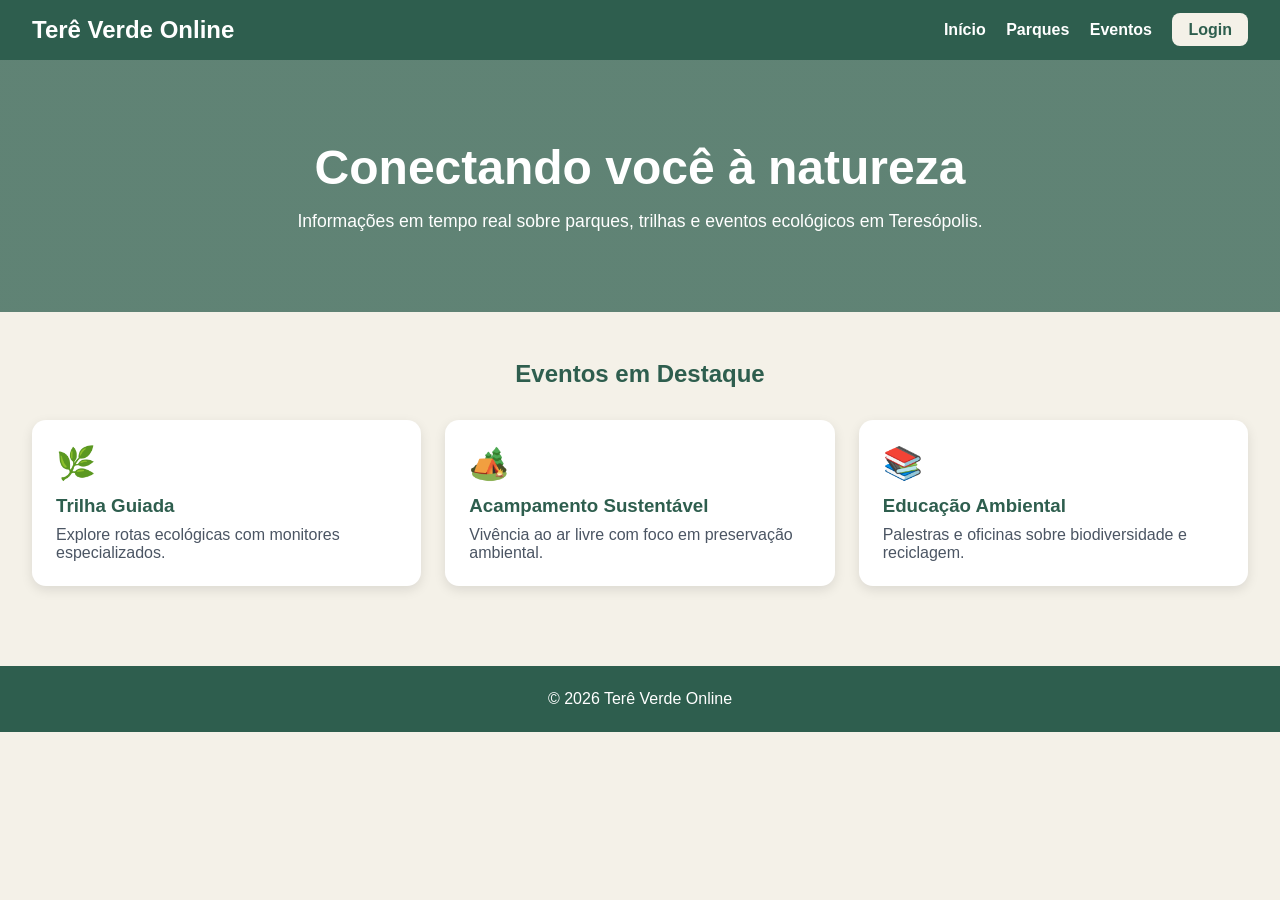
==== index.html @ ce3f2a23 "Atualiza layout e telas do MVP" ====
<!DOCTYPE html>
<html lang="pt-BR">
<head>
  <meta charset="UTF-8">
  <meta name="viewport" content="width=device-width, initial-scale=1.0">
  <title>Terê Verde Online</title>
  <link rel="stylesheet" href="css/style.css">
</head>
<body>

<header>
  <h2>Terê Verde Online</h2>
  <nav>
    <a href="#">Início</a>
    <a href="#">Parques</a>
    <a href="#">Eventos</a>
    <a href="login.html" class="login-btn">Login</a>
  </nav>
</header>

<section class="hero">
  <h1>Conectando você à natureza</h1>
  <p>Informações em tempo real sobre parques, trilhas e eventos ecológicos em Teresópolis.</p>
</section>

<section class="events">
  <h2>Eventos em Destaque</h2>
  <div class="event-grid">

    <div class="card">
      <div class="card-content">
        <span class="icon">🌿</span>
        <h3>Trilha Guiada</h3>
        <p>Explore rotas ecológicas com monitores especializados.</p>
      </div>
    </div>

    <div class="card">
      <div class="card-content">
        <span class="icon">🏕️</span>
        <h3>Acampamento Sustentável</h3>
        <p>Vivência ao ar livre com foco em preservação ambiental.</p>
      </div>
    </div>

    <div class="card">
      <div class="card-content">
        <span class="icon">📚</span>
        <h3>Educação Ambiental</h3>
        <p>Palestras e oficinas sobre biodiversidade e reciclagem.</p>
      </div>
    </div>

  </div>
</section>

<footer>
  <p>© 2026 Terê Verde Online</p>
</footer>

</body>
</html>
---- css/style.css ----
* {
  margin: 0;
  padding: 0;
  box-sizing: border-box;
  font-family: Arial, sans-serif;
}

body {
  background-color: #F4F1E8;
  color: #1f2937;
}

header {
  background: #2E5E4E;
  color: white;
  padding: 1rem 2rem;
  display: flex;
  justify-content: space-between;
  align-items: center;
  flex-wrap: wrap;
}

nav a {
  color: white;
  margin-left: 1rem;
  text-decoration: none;
  font-weight: bold;
  transition: 0.3s ease;
}

nav a:hover {
  color: #d1fae5;
}

.login-btn {
  background: #F4F1E8;
  color: #2E5E4E !important;
  padding: 0.5rem 1rem;
  border-radius: 8px;
}

.hero {
  padding: 5rem 2rem;
  text-align: center;
  background: linear-gradient(rgba(46,94,78,0.75), rgba(46,94,78,0.75)),
              url('https://images.unsplash.com/photo-1500530855697-b586d89ba3ee');
  background-size: cover;
  background-position: center;
  color: white;
}

.hero h1 {
  font-size: 3rem;
  margin-bottom: 1rem;
}

.hero p {
  max-width: 700px;
  margin: 0 auto;
  font-size: 1.1rem;
}

.events {
  padding: 3rem 2rem;
}

.events h2 {
  text-align: center;
  margin-bottom: 2rem;
  color: #2E5E4E;
}

.event-grid {
  display: grid;
  grid-template-columns: repeat(auto-fit, minmax(250px, 1fr));
  gap: 1.5rem;
}

.card {
  background: white;
  border-radius: 14px;
  box-shadow: 0 4px 12px rgba(0,0,0,0.1);
  transition: transform 0.3s ease, box-shadow 0.3s ease;
}

.card:hover {
  transform: translateY(-6px);
  box-shadow: 0 8px 20px rgba(0,0,0,0.15);
}

.card-content {
  padding: 1.5rem;
}

.icon {
  font-size: 2rem;
  margin-bottom: 0.8rem;
  display: block;
}

.card h3 {
  margin-bottom: 0.6rem;
  color: #2E5E4E;
}

.card p {
  color: #4b5563;
}

footer {
  text-align: center;
  padding: 1.5rem;
  background: #2E5E4E;
  color: white;
  margin-top: 2rem;
}

.login-page {
  min-height: 100vh;
  display: flex;
  justify-content: center;
  align-items: center;
  background: linear-gradient(rgba(46,94,78,0.7), rgba(46,94,78,0.7)),
              url('https://images.unsplash.com/photo-1441974231531-c6227db76b6e');
  background-size: cover;
  background-position: center;
}

.login-card {
  background: white;
  padding: 2.5rem;
  border-radius: 16px;
  width: 100%;
  max-width: 400px;
  text-align: center;
  box-shadow: 0 8px 20px rgba(0,0,0,0.2);
}

.login-card h2 {
  margin-bottom: 0.5rem;
  color: #2E5E4E;
}

.login-card p {
  margin-bottom: 1.5rem;
  color: #6b7280;
}

.login-card form {
  display: flex;
  flex-direction: column;
}

.login-card input {
  padding: 0.9rem;
  margin-bottom: 1rem;
  border: 1px solid #d1d5db;
  border-radius: 10px;
}

.btn {
  background: #4C8C6B;
  color: white;
  padding: 0.9rem;
  border: none;
  border-radius: 10px;
  cursor: pointer;
  font-weight: bold;
  transition: 0.3s ease;
}

.btn:hover {
  opacity: 0.9;
}

.login-card a {
  display: inline-block;
  margin-top: 1rem;
  color: #2E5E4E;
  text-decoration: none;
}
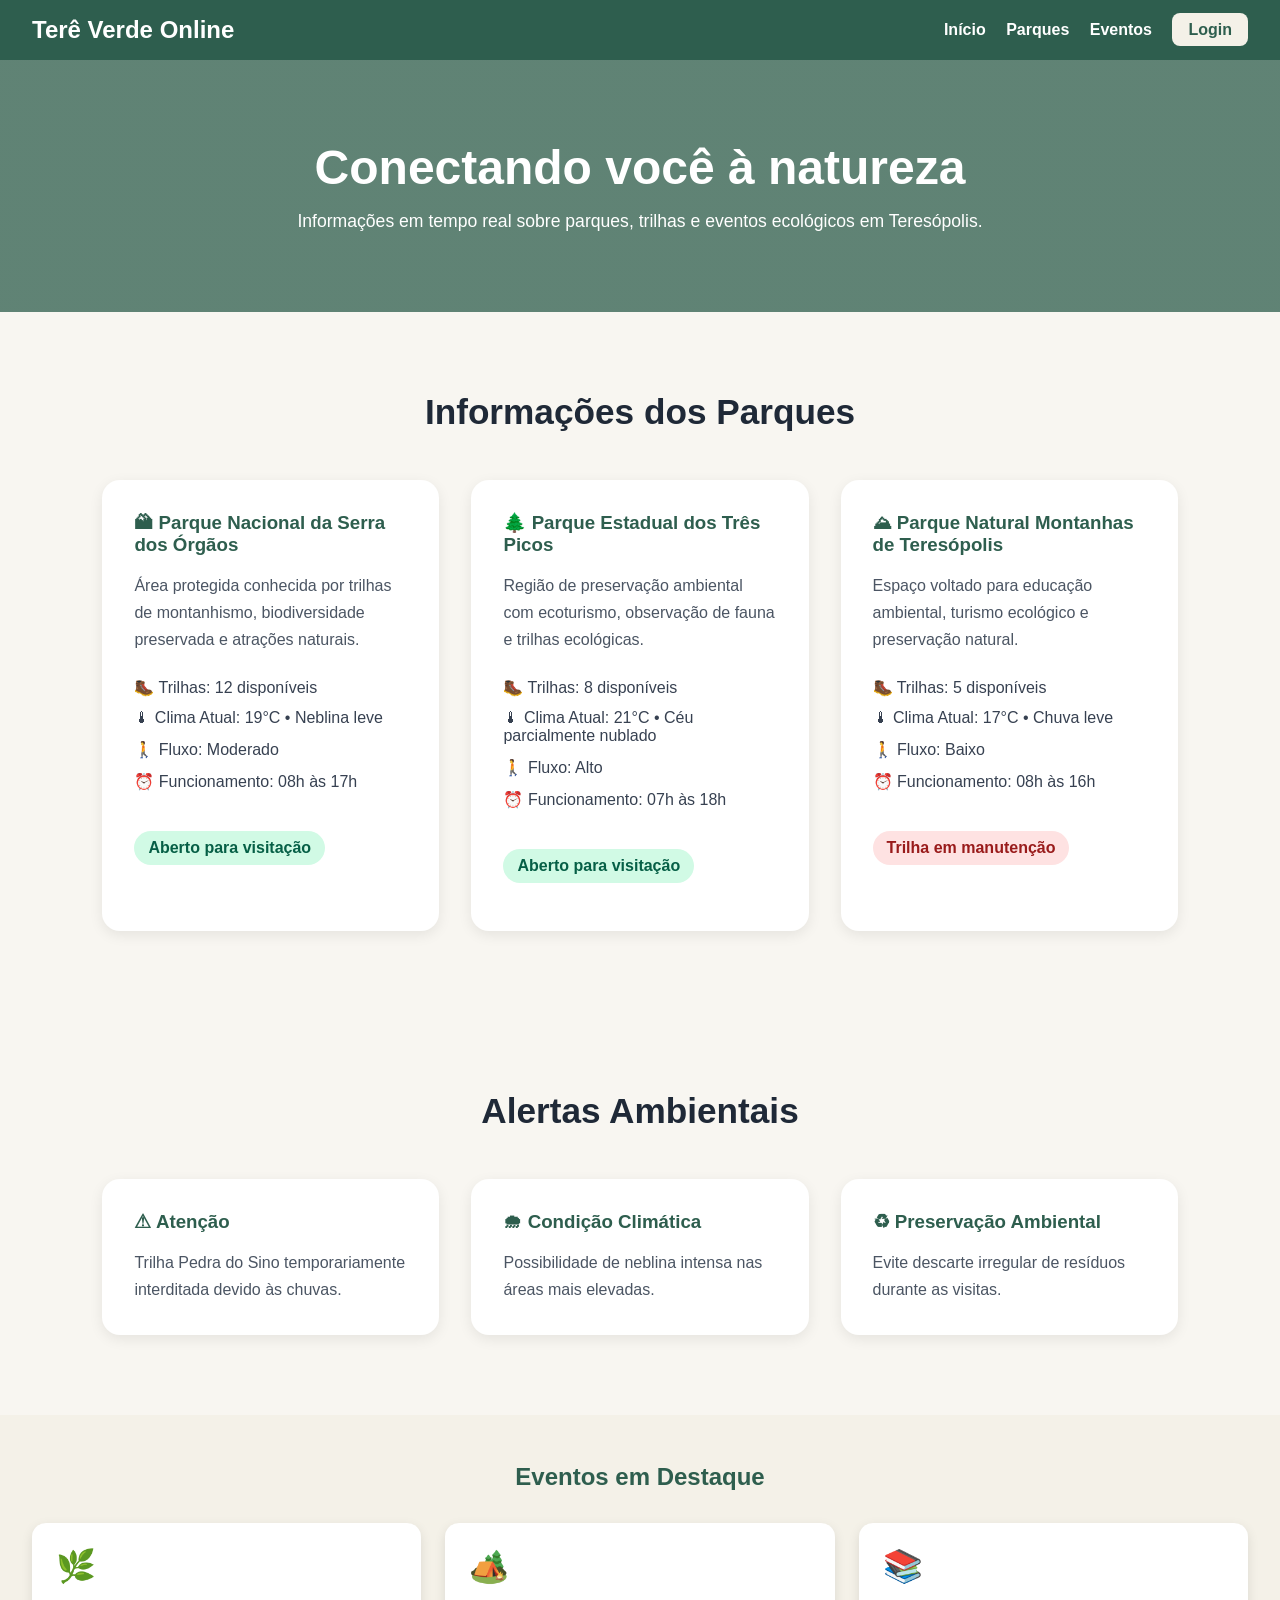
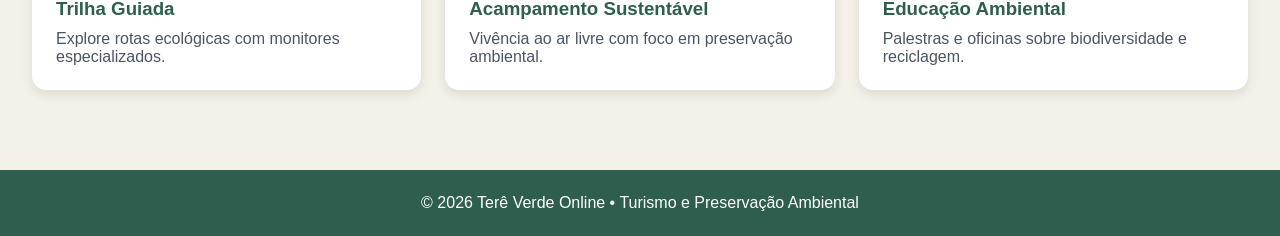
==== commit 9bdb9ca7: "adicionando escopo" ====
--- a/index.html
+++ b/index.html
@@ -3,59 +3,248 @@
 <head>
   <meta charset="UTF-8">
   <meta name="viewport" content="width=device-width, initial-scale=1.0">
+
   <title>Terê Verde Online</title>
+
   <link rel="stylesheet" href="css/style.css">
 </head>
+
 <body>
 
 <header>
+
   <h2>Terê Verde Online</h2>
+
   <nav>
     <a href="#">Início</a>
-    <a href="#">Parques</a>
-    <a href="#">Eventos</a>
-    <a href="login.html" class="login-btn">Login</a>
+
+    <a href="parques.html">Parques</a>
+
+    <a href="#eventos">Eventos</a>
+
+    <a href="login.html" class="login-btn">
+      Login
+    </a>
   </nav>
+
 </header>
 
+
+<!-- HERO -->
+
 <section class="hero">
+
   <h1>Conectando você à natureza</h1>
-  <p>Informações em tempo real sobre parques, trilhas e eventos ecológicos em Teresópolis.</p>
-</section>
-
-<section class="events">
+
+  <p>
+    Informações em tempo real sobre parques,
+    trilhas e eventos ecológicos em Teresópolis.
+  </p>
+
+</section>
+
+
+<!-- DETALHES DOS PARQUES -->
+
+<section class="detalhes-parques">
+
+  <h2>Informações dos Parques</h2>
+
+  <div class="detalhes-grid">
+
+
+    <!-- SERRA DOS ÓRGÃOS -->
+
+    <div class="detalhe-card">
+
+      <h3>🏔 Parque Nacional da Serra dos Órgãos</h3>
+
+      <p>
+        Área protegida conhecida por trilhas de montanhismo,
+        biodiversidade preservada e atrações naturais.
+      </p>
+
+      <ul>
+        <li>🥾 Trilhas: 12 disponíveis</li>
+        <li>🌡 Clima Atual: 19°C • Neblina leve</li>
+        <li>🚶 Fluxo: Moderado</li>
+        <li>⏰ Funcionamento: 08h às 17h</li>
+      </ul>
+
+      <span class="status aberto">
+        Aberto para visitação
+      </span>
+
+    </div>
+
+
+    
+
+    <div class="detalhe-card">
+
+      <h3>🌲 Parque Estadual dos Três Picos</h3>
+
+      <p>
+        Região de preservação ambiental com ecoturismo,
+        observação de fauna e trilhas ecológicas.
+      </p>
+
+      <ul>
+        <li>🥾 Trilhas: 8 disponíveis</li>
+        <li>🌡 Clima Atual: 21°C • Céu parcialmente nublado</li>
+        <li>🚶 Fluxo: Alto</li>
+        <li>⏰ Funcionamento: 07h às 18h</li>
+      </ul>
+
+      <span class="status aberto">
+        Aberto para visitação
+      </span>
+
+    </div>
+
+
+   
+
+    <div class="detalhe-card">
+
+      <h3>⛰ Parque Natural Montanhas de Teresópolis</h3>
+
+      <p>
+        Espaço voltado para educação ambiental,
+        turismo ecológico e preservação natural.
+      </p>
+
+      <ul>
+        <li>🥾 Trilhas: 5 disponíveis</li>
+        <li>🌡 Clima Atual: 17°C • Chuva leve</li>
+        <li>🚶 Fluxo: Baixo</li>
+        <li>⏰ Funcionamento: 08h às 16h</li>
+      </ul>
+
+      <span class="status fechado">
+        Trilha em manutenção
+      </span>
+
+    </div>
+
+  </div>
+
+</section>
+
+
+
+
+<section class="alertas">
+
+  <h2>Alertas Ambientais</h2>
+
+  <div class="alertas-grid">
+
+    <div class="alerta-card">
+
+      <h3>⚠ Atenção</h3>
+
+      <p>
+        Trilha Pedra do Sino temporariamente interditada devido às chuvas.
+      </p>
+
+    </div>
+
+    <div class="alerta-card">
+
+      <h3>🌧 Condição Climática</h3>
+
+      <p>
+        Possibilidade de neblina intensa nas áreas mais elevadas.
+      </p>
+
+    </div>
+
+    <div class="alerta-card">
+
+      <h3>♻ Preservação Ambiental</h3>
+
+      <p>
+        Evite descarte irregular de resíduos durante as visitas.
+      </p>
+
+    </div>
+
+  </div>
+
+</section>
+
+
+
+
+<section id="eventos" class="events">
+
   <h2>Eventos em Destaque</h2>
+
   <div class="event-grid">
 
+
     <div class="card">
+
       <div class="card-content">
+
         <span class="icon">🌿</span>
+
         <h3>Trilha Guiada</h3>
-        <p>Explore rotas ecológicas com monitores especializados.</p>
+
+        <p>
+          Explore rotas ecológicas com monitores especializados.
+        </p>
+
       </div>
-    </div>
+
+    </div>
+
 
     <div class="card">
+
       <div class="card-content">
+
         <span class="icon">🏕️</span>
+
         <h3>Acampamento Sustentável</h3>
-        <p>Vivência ao ar livre com foco em preservação ambiental.</p>
+
+        <p>
+          Vivência ao ar livre com foco em preservação ambiental.
+        </p>
+
       </div>
-    </div>
+
+    </div>
+
 
     <div class="card">
+
       <div class="card-content">
+
         <span class="icon">📚</span>
+
         <h3>Educação Ambiental</h3>
-        <p>Palestras e oficinas sobre biodiversidade e reciclagem.</p>
+
+        <p>
+          Palestras e oficinas sobre biodiversidade e reciclagem.
+        </p>
+
       </div>
+
     </div>
 
   </div>
-</section>
+
+</section>
+
 
 <footer>
-  <p>© 2026 Terê Verde Online</p>
+
+  <p>
+    © 2026 Terê Verde Online • Turismo e Preservação Ambiental
+  </p>
+
 </footer>
 
 </body>
--- a/css/style.css
+++ b/css/style.css
@@ -178,4 +178,456 @@
   margin-top: 1rem;
   color: #2E5E4E;
   text-decoration: none;
+}
+
+.status {
+  display: inline-block;
+  padding: 8px 14px;
+  border-radius: 20px;
+  font-weight: bold;
+  margin: 1rem 0;
+}
+
+.aberto {
+  background: #d1fae5;
+  color: #065f46;
+}
+
+.fechado {
+  background: #fee2e2;
+  color: #991b1b;
+}
+
+.manutencao {
+  background: #fef3c7;
+  color: #92400e;
+}
+
+.institucional,
+.parques,
+.biodiversidade,
+.eventos {
+  padding: 5rem 8%;
+}
+
+.institucional {
+  background: #f8f6f1;
+  text-align: center;
+}
+
+.tag {
+  display: inline-block;
+  background: #d1fae5;
+  color: #065f46;
+  padding: 0.5rem 1rem;
+  border-radius: 999px;
+  margin-bottom: 1rem;
+  font-weight: bold;
+}
+
+.institucional h2,
+.parques h2,
+.biodiversidade h2,
+.eventos h2 {
+  font-size: 2.2rem;
+  margin-bottom: 1rem;
+  color: #1f2937;
+}
+
+.institucional p {
+  max-width: 700px;
+  margin: auto;
+  line-height: 1.7;
+  color: #4b5563;
+}
+
+.cards-parques,
+.bio-grid,
+.eventos-grid {
+  display: grid;
+  grid-template-columns: repeat(auto-fit, minmax(250px, 1fr));
+  gap: 2rem;
+  margin-top: 3rem;
+}
+
+.parque-card,
+.bio-card,
+.evento-card {
+  background: white;
+  border-radius: 18px;
+  overflow: hidden;
+  box-shadow: 0 4px 14px rgba(0,0,0,0.08);
+  transition: 0.3s;
+}
+
+.parque-card:hover,
+.bio-card:hover,
+.evento-card:hover {
+  transform: translateY(-6px);
+}
+
+.parque-card img {
+  width: 100%;
+  height: 220px;
+  object-fit: cover;
+}
+
+.parque-info {
+  padding: 1.5rem;
+}
+
+.parque-info h3,
+.bio-card h3,
+.evento-card h3 {
+  margin-bottom: 1rem;
+  color: #2E5E4E;
+}
+
+.parque-info p,
+.bio-card p,
+.evento-card p {
+  color: #4b5563;
+  line-height: 1.6;
+}
+
+.bio-card,
+.evento-card {
+  padding: 2rem;
+}
+
+.evento-card span {
+  display: inline-block;
+  margin-top: 1rem;
+  font-weight: bold;
+  color: #2E5E4E;
+}
+
+.detalhes-parques,
+.alertas {
+  padding: 5rem 8%;
+  background: #f8f6f1;
+}
+
+.detalhes-parques h2,
+.alertas h2 {
+  font-size: 2.2rem;
+  margin-bottom: 3rem;
+  text-align: center;
+  color: #1f2937;
+}
+
+.detalhes-grid,
+.alertas-grid {
+  display: grid;
+  grid-template-columns: repeat(auto-fit, minmax(280px, 1fr));
+  gap: 2rem;
+}
+
+.detalhe-card,
+.alerta-card {
+  background: white;
+  padding: 2rem;
+  border-radius: 18px;
+  box-shadow: 0 4px 14px rgba(0,0,0,0.08);
+  transition: 0.3s;
+}
+
+.detalhe-card:hover,
+.alerta-card:hover {
+  transform: translateY(-6px);
+}
+
+.detalhe-card h3,
+.alerta-card h3 {
+  margin-bottom: 1rem;
+  color: #2E5E4E;
+}
+
+.detalhe-card p,
+.alerta-card p {
+  color: #4b5563;
+  line-height: 1.7;
+}
+
+.detalhe-card ul {
+  list-style: none;
+  margin: 1.5rem 0;
+}
+
+.detalhe-card li {
+  margin-bottom: 0.8rem;
+  color: #374151;
+}
+
+.hero-parques {
+  height: 70vh;
+  background-image: url('https://images.unsplash.com/photo-1500530855697-b586d89ba3ee');
+  background-size: cover;
+  background-position: center;
+  position: relative;
+
+  display: flex;
+  align-items: center;
+  justify-content: center;
+}
+
+.hero-overlay {
+  background: rgba(0,0,0,0.45);
+  width: 100%;
+  height: 100%;
+
+  display: flex;
+  flex-direction: column;
+  justify-content: center;
+  align-items: center;
+
+  text-align: center;
+  color: white;
+  padding: 2rem;
+}
+
+.hero-overlay h1 {
+  font-size: 3rem;
+  margin-bottom: 1rem;
+}
+
+.hero-overlay p {
+  max-width: 700px;
+  line-height: 1.7;
+}
+
+.parques-page,
+.trilhas,
+.eventos-page {
+  padding: 5rem 8%;
+}
+
+.parques-page h2,
+.trilhas h2,
+.eventos-page h2 {
+  text-align: center;
+  margin-bottom: 3rem;
+  font-size: 2.2rem;
+  color: #1f2937;
+}
+
+.parques-grid,
+.trilhas-grid,
+.eventos-grid {
+  display: grid;
+  grid-template-columns: repeat(auto-fit, minmax(300px, 1fr));
+  gap: 2rem;
+}
+
+.parque-page-card,
+.trilha-card,
+.evento-card {
+  background: white;
+  border-radius: 18px;
+  overflow: hidden;
+  box-shadow: 0 4px 14px rgba(0,0,0,0.08);
+  transition: 0.3s;
+}
+
+.parque-page-card:hover,
+.trilha-card:hover,
+.evento-card:hover {
+  transform: translateY(-6px);
+}
+
+.parque-page-card img {
+  width: 100%;
+  height: 250px;
+  object-fit: cover;
+}
+
+.parque-page-info {
+  padding: 1.8rem;
+}
+
+.parque-page-info h3,
+.trilha-card h3,
+.evento-card h3 {
+  margin-bottom: 1rem;
+  color: #2E5E4E;
+}
+
+.parque-page-info p,
+.trilha-card p,
+.evento-card p {
+  color: #4b5563;
+  line-height: 1.7;
+}
+
+.parque-page-info ul {
+  list-style: none;
+  margin: 1.5rem 0;
+}
+
+.parque-page-info li {
+  margin-bottom: 0.8rem;
+}
+
+.trilha-card,
+.evento-card {
+  padding: 2rem;
+}
+
+.trilha-card span,
+.evento-card span {
+  display: inline-block;
+  margin-top: 1rem;
+  font-weight: bold;
+  color: #2E5E4E;
+}
+
+.stats {
+  padding: 4rem 8%;
+  background: #ffffff;
+}
+
+.stats-grid {
+  display: grid;
+
+  grid-template-columns: repeat(auto-fit, minmax(200px, 1fr));
+
+  gap: 2rem;
+}
+
+.stat-card {
+  background: #f8fafc;
+
+  padding: 2rem;
+
+  border-radius: 18px;
+
+  text-align: center;
+
+  box-shadow: 0 4px 12px rgba(0,0,0,0.06);
+
+  transition: 0.3s;
+}
+
+.stat-card:hover {
+  transform: translateY(-5px);
+}
+
+.stat-card h3 {
+  font-size: 2.5rem;
+  color: #2E5E4E;
+}
+
+.biodiversidade {
+  padding: 5rem 8%;
+
+  background: #eef6f1;
+}
+
+.bio-grid {
+  display: grid;
+
+  grid-template-columns: repeat(auto-fit, minmax(280px, 1fr));
+
+  gap: 2rem;
+
+  margin-top: 3rem;
+}
+
+.bio-card {
+  background: white;
+
+  padding: 2rem;
+
+  border-radius: 18px;
+
+  box-shadow: 0 4px 12px rgba(0,0,0,0.06);
+
+  transition: 0.3s;
+}
+
+.bio-card:hover {
+  transform: translateY(-6px);
+}
+
+.bio-card h3 {
+  margin-bottom: 1rem;
+
+  color: #2E5E4E;
+}
+
+.institucional {
+  padding: 6rem 8%;
+
+  background: linear-gradient(
+    rgba(0,0,0,0.6),
+    rgba(0,0,0,0.6)
+  ),
+
+  url('https://images.unsplash.com/photo-1500530855697-b586d89ba3ee');
+
+  background-size: cover;
+  background-position: center;
+
+  text-align: center;
+
+  color: white;
+}
+
+.institucional-content {
+  max-width: 700px;
+  margin: auto;
+}
+
+.institucional h2 {
+  font-size: 2.8rem;
+  margin-bottom: 1.5rem;
+  color: white
+}
+
+.institucional p {
+  line-height: 1.8;
+  margin-bottom: 2rem;
+  color: white
+}
+
+.cta-btn {
+  padding: 1rem 2rem;
+
+  border: none;
+
+  border-radius: 999px;
+
+  background: #4C8C6B;
+
+  color: white;
+
+  cursor: pointer;
+
+  transition: 0.3s;
+}
+
+.cta-btn:hover {
+  transform: scale(1.05);
+}
+
+@media (max-width: 768px) {
+
+  header {
+    flex-direction: column;
+    text-align: center;
+    gap: 10px;
+  }
+
+  .parques-grid,
+  .bio-grid,
+  .stats-grid,
+  .event-grid,
+  .trilhas-grid {
+    grid-template-columns: 1fr;
+  }
+
+  .hero h1 {
+    font-size: 1.8rem;
+  }
+
 }
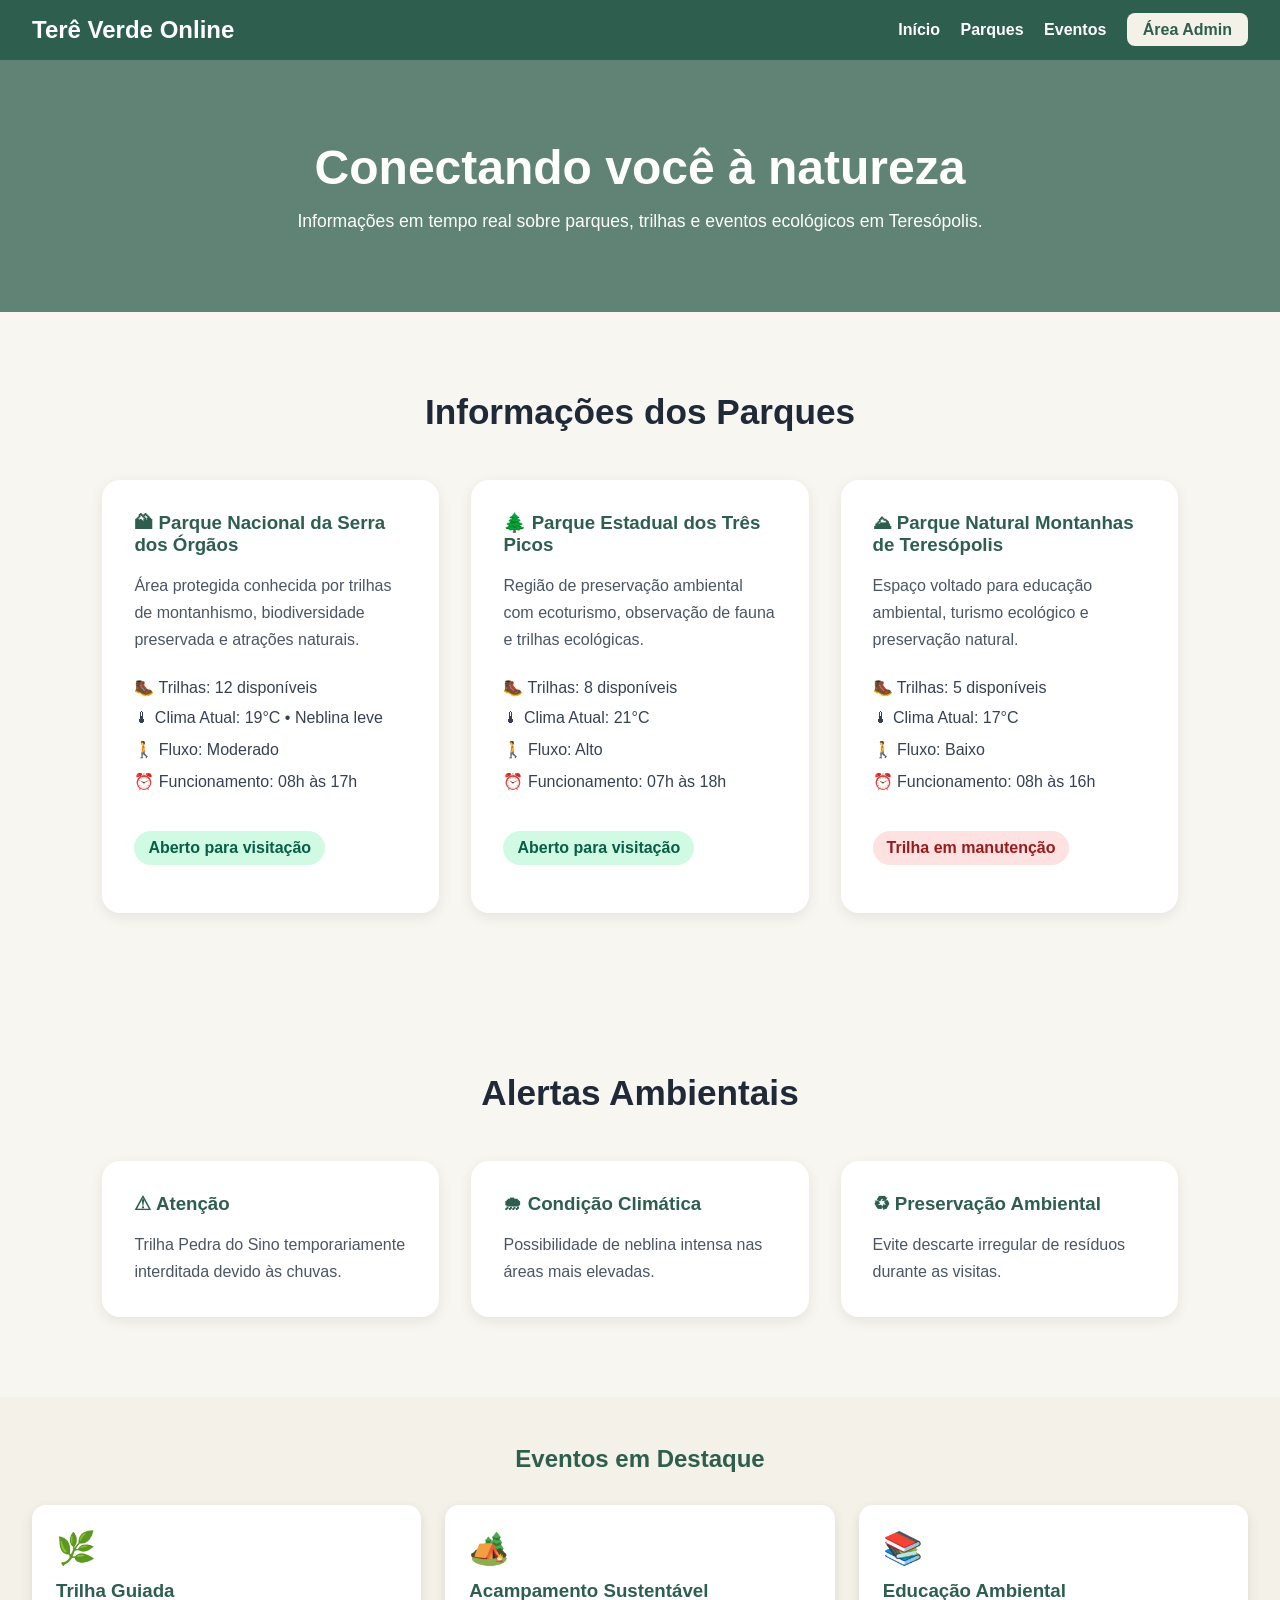
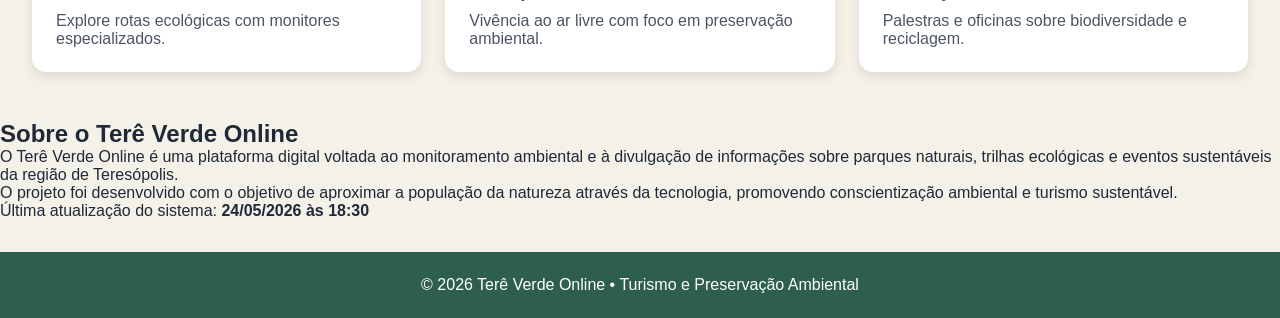
==== commit 08f50698: "ajustes finais" ====
--- a/index.html
+++ b/index.html
@@ -16,21 +16,20 @@
   <h2>Terê Verde Online</h2>
 
   <nav>
-    <a href="#">Início</a>
+
+    <a href="index.html">Início</a>
 
     <a href="parques.html">Parques</a>
 
     <a href="#eventos">Eventos</a>
 
     <a href="login.html" class="login-btn">
-      Login
+      Área Admin
     </a>
+
   </nav>
 
 </header>
-
-
-<!-- HERO -->
 
 <section class="hero">
 
@@ -43,17 +42,11 @@
 
 </section>
 
-
-<!-- DETALHES DOS PARQUES -->
-
 <section class="detalhes-parques">
 
   <h2>Informações dos Parques</h2>
 
   <div class="detalhes-grid">
-
-
-    <!-- SERRA DOS ÓRGÃOS -->
 
     <div class="detalhe-card">
 
@@ -77,9 +70,6 @@
 
     </div>
 
-
-    
-
     <div class="detalhe-card">
 
       <h3>🌲 Parque Estadual dos Três Picos</h3>
@@ -91,7 +81,7 @@
 
       <ul>
         <li>🥾 Trilhas: 8 disponíveis</li>
-        <li>🌡 Clima Atual: 21°C • Céu parcialmente nublado</li>
+        <li>🌡 Clima Atual: 21°C</li>
         <li>🚶 Fluxo: Alto</li>
         <li>⏰ Funcionamento: 07h às 18h</li>
       </ul>
@@ -102,9 +92,6 @@
 
     </div>
 
-
-   
-
     <div class="detalhe-card">
 
       <h3>⛰ Parque Natural Montanhas de Teresópolis</h3>
@@ -116,7 +103,7 @@
 
       <ul>
         <li>🥾 Trilhas: 5 disponíveis</li>
-        <li>🌡 Clima Atual: 17°C • Chuva leve</li>
+        <li>🌡 Clima Atual: 17°C</li>
         <li>🚶 Fluxo: Baixo</li>
         <li>⏰ Funcionamento: 08h às 16h</li>
       </ul>
@@ -131,9 +118,6 @@
 
 </section>
 
-
-
-
 <section class="alertas">
 
   <h2>Alertas Ambientais</h2>
@@ -174,70 +158,67 @@
 
 </section>
 
-
-
-
 <section id="eventos" class="events">
 
   <h2>Eventos em Destaque</h2>
 
   <div class="event-grid">
 
-
     <div class="card">
-
       <div class="card-content">
-
         <span class="icon">🌿</span>
-
         <h3>Trilha Guiada</h3>
-
-        <p>
-          Explore rotas ecológicas com monitores especializados.
-        </p>
-
+        <p>Explore rotas ecológicas com monitores especializados.</p>
       </div>
-
-    </div>
-
+    </div>
 
     <div class="card">
-
       <div class="card-content">
-
         <span class="icon">🏕️</span>
-
         <h3>Acampamento Sustentável</h3>
-
-        <p>
-          Vivência ao ar livre com foco em preservação ambiental.
-        </p>
-
+        <p>Vivência ao ar livre com foco em preservação ambiental.</p>
       </div>
-
-    </div>
-
+    </div>
 
     <div class="card">
-
       <div class="card-content">
-
         <span class="icon">📚</span>
-
         <h3>Educação Ambiental</h3>
-
-        <p>
-          Palestras e oficinas sobre biodiversidade e reciclagem.
-        </p>
-
+        <p>Palestras e oficinas sobre biodiversidade e reciclagem.</p>
       </div>
-
-    </div>
-
-  </div>
-
-</section>
-
+    </div>
+
+  </div>
+
+</section>
+
+<section class="sobre-projeto">
+
+  <div class="sobre-content">
+
+    <h2>Sobre o Terê Verde Online</h2>
+
+    <p>
+      O Terê Verde Online é uma plataforma digital voltada
+      ao monitoramento ambiental e à divulgação de informações
+      sobre parques naturais, trilhas ecológicas e eventos
+      sustentáveis da região de Teresópolis.
+    </p>
+
+    <p>
+      O projeto foi desenvolvido com o objetivo de aproximar
+      a população da natureza através da tecnologia,
+      promovendo conscientização ambiental e turismo sustentável.
+    </p>
+
+    <p>
+      Última atualização do sistema:
+      <strong>24/05/2026 às 18:30</strong>
+    </p>
+
+  </div>
+
+</section>
 
 <footer>
 
--- a/css/style.css
+++ b/css/style.css
@@ -629,5 +629,70 @@
   .hero h1 {
     font-size: 1.8rem;
   }
-
+.details-btn {
+  display: inline-block;
+  margin-top: 1rem;
+  padding: 0.9rem 1.4rem;
+  background: #2E5E4E;
+  color: white;
+  text-decoration: none;
+  border-radius: 10px;
+  transition: 0.3s;
+  font-weight: bold;
+}
+
+.details-btn:hover {
+  background: #4C8C6B;
+  transform: translateY(-2px);
+}
+
+.parque-link {
+
+  text-decoration: none;
+
+  color: inherit;
+
+  display: block;
+}
+.footer {
+  background: #1f2937;
+  color: white;
+  padding: 4rem 8% 2rem;
+}
+
+.footer-content {
+  display: grid;
+  grid-template-columns: repeat(auto-fit, minmax(220px, 1fr));
+  gap: 3rem;
+  margin-bottom: 2rem;
+}
+
+.footer-section h3 {
+  margin-bottom: 1rem;
+  color: #d1fae5;
+}
+
+.footer-section p {
+  line-height: 1.7;
+  color: #d1d5db;
+}
+
+.footer-section a {
+  display: block;
+  color: #d1d5db;
+  text-decoration: none;
+  margin-bottom: 0.8rem;
+  transition: 0.3s;
+}
+
+.footer-section a:hover {
+  color: #ffffff;
+}
+
+.footer-bottom {
+  border-top: 1px solid rgba(255,255,255,0.1);
+  padding-top: 1.5rem;
+  text-align: center;
+  color: #9ca3af;
+}
 }
